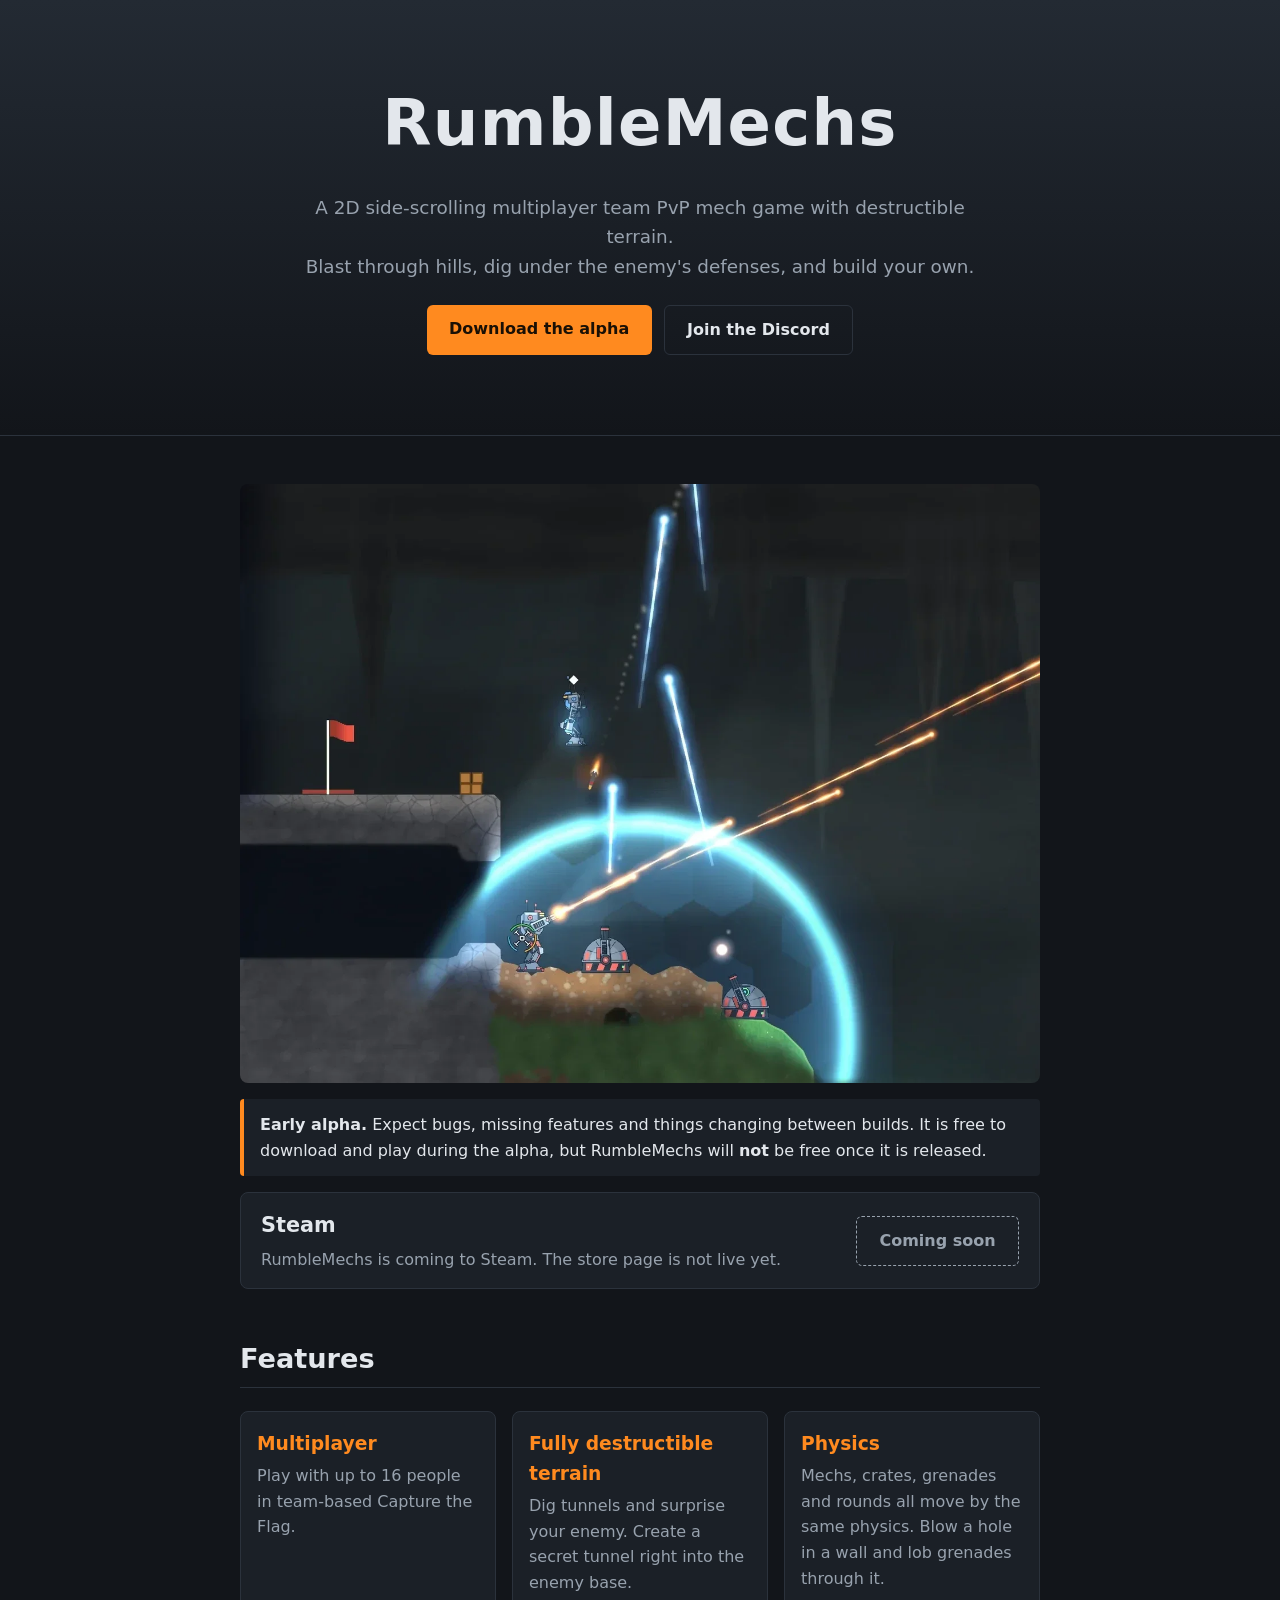
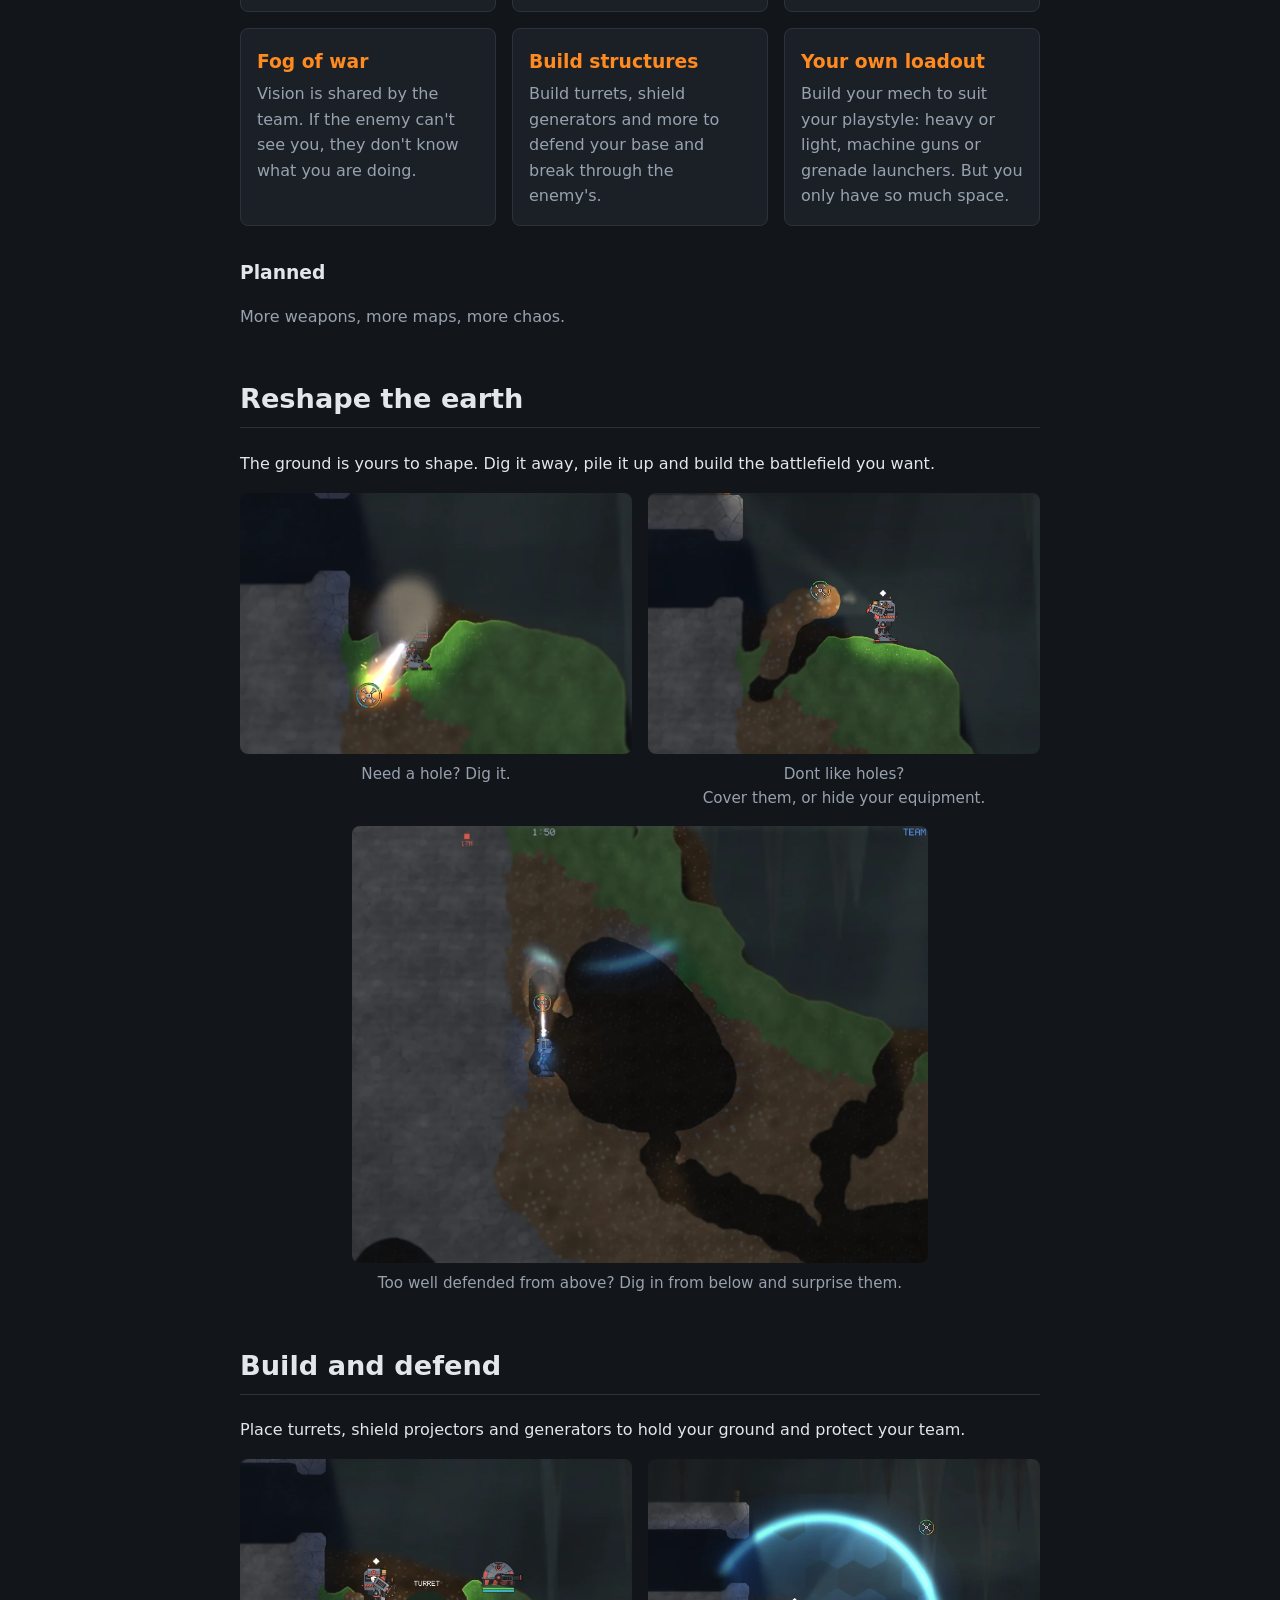
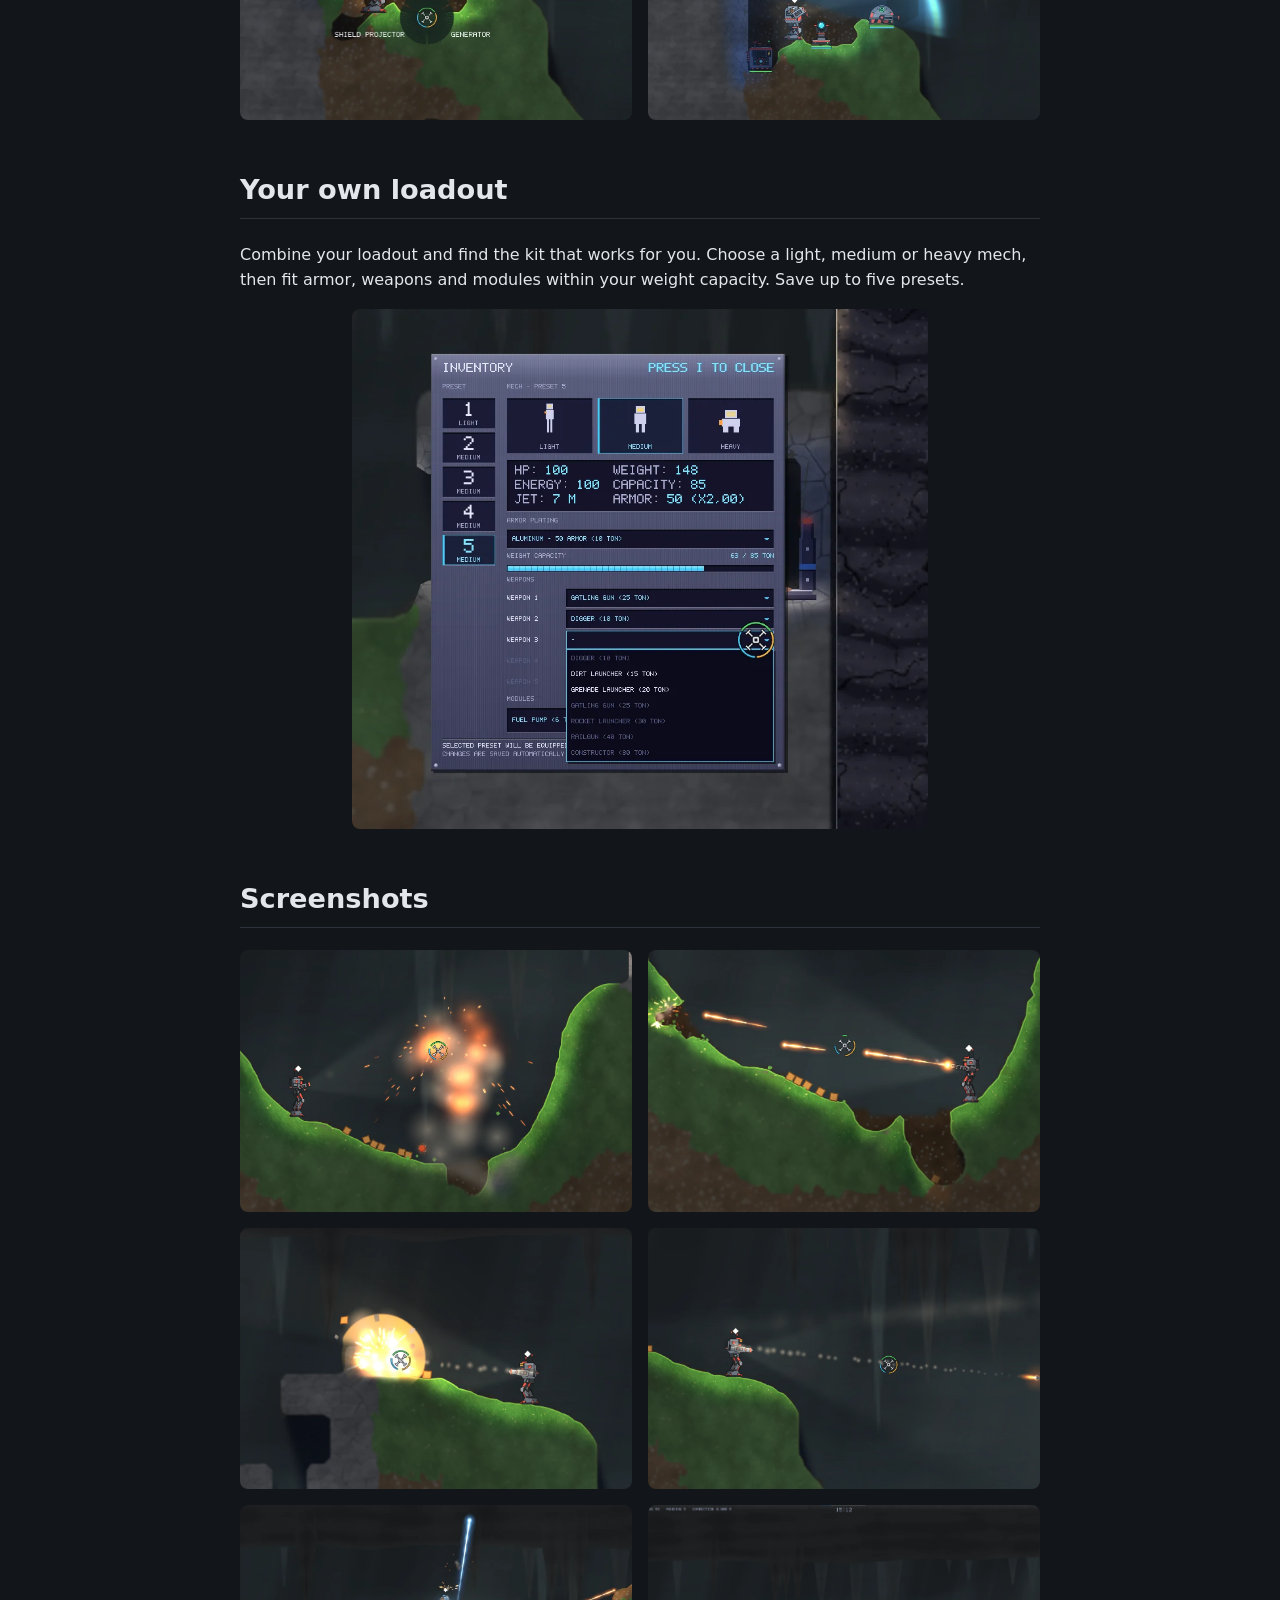
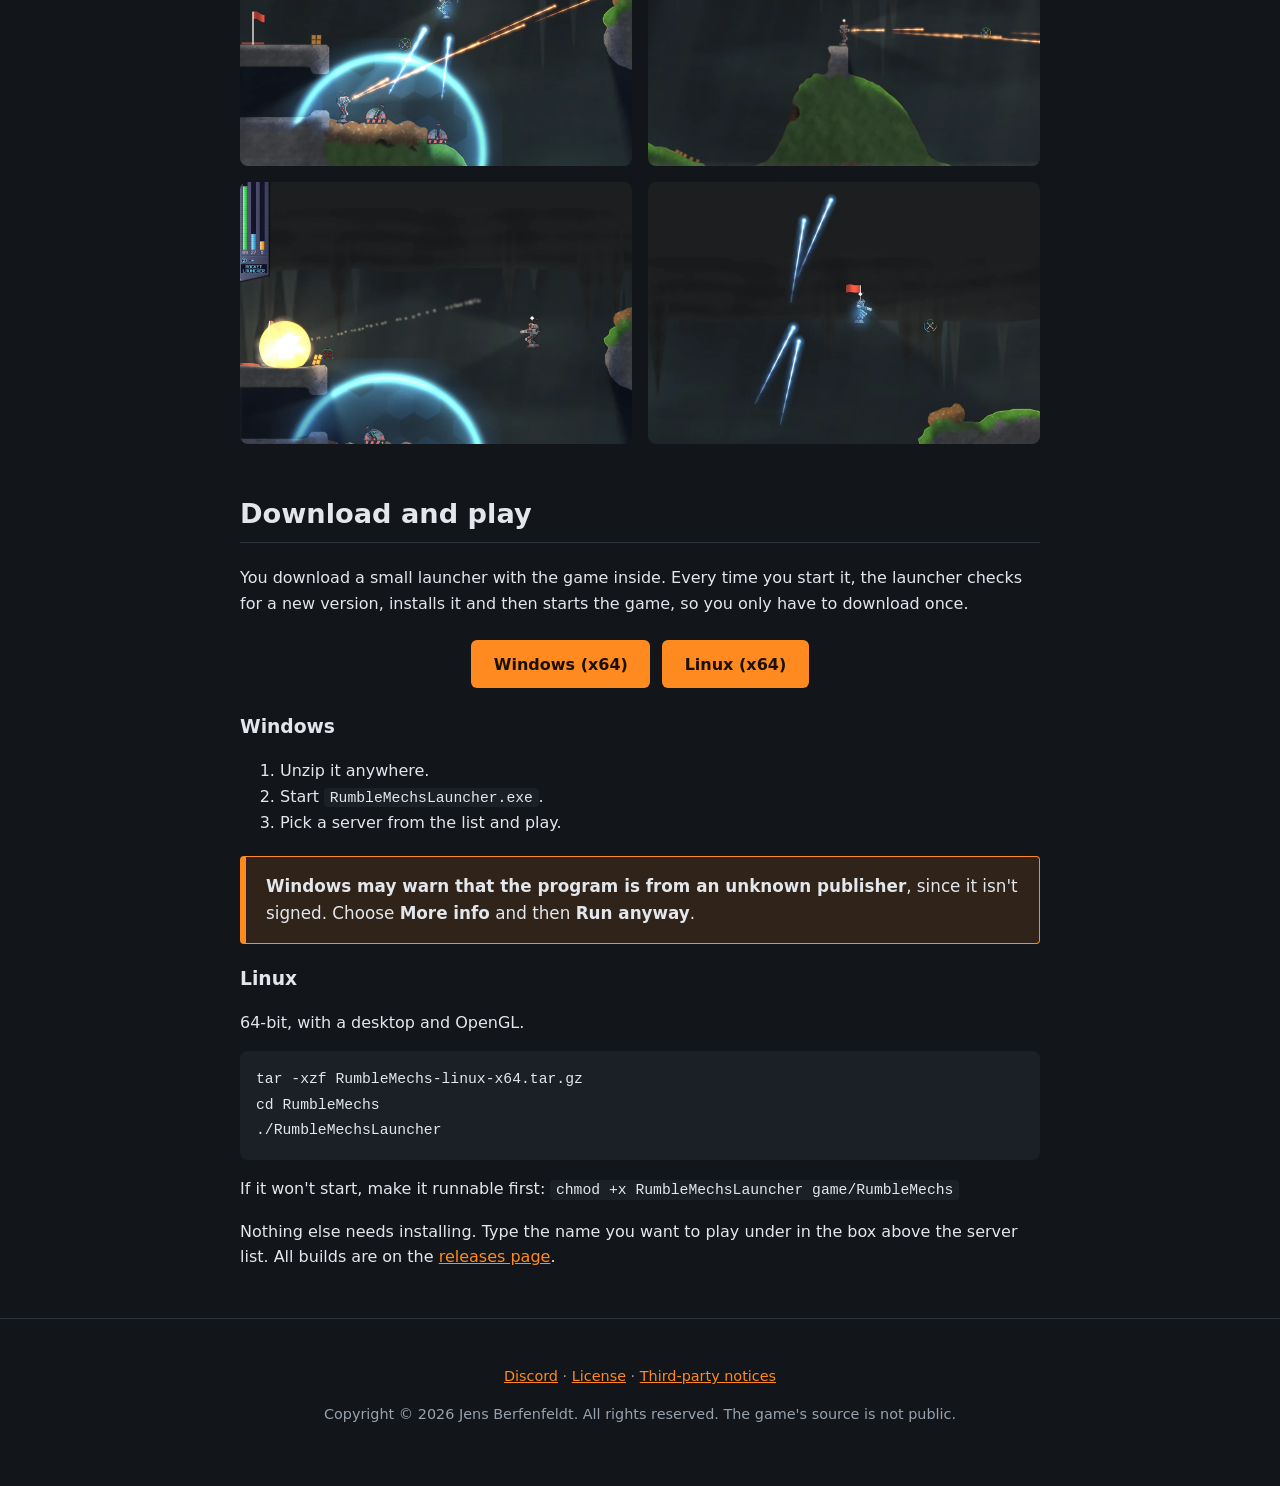
==== docs/index.html @ 5c432619 "base" ====
<!doctype html>
<html lang="en">
<head>
  <meta charset="utf-8">
  <meta name="viewport" content="width=device-width, initial-scale=1">
  <title>RumbleMechs – Team PvP Mech Game with Destructible Terrain. Build bases, shoot rockets, build turrets, blast enemies.</title>
  <meta name="description" content="RumbleMechs is a 2D side-scrolling multiplayer team PvP mech game with fully destructible terrain. Dig tunnels, build turrets and shields, and capture the flag. Free to download during the early alpha on Windows and Linux.">
  <meta name="keywords" content="RumbleMechs, mech game, multiplayer, team PvP, destructible terrain, 2D shooter, side-scrolling, build bases, capture the flag, indie game, early alpha, Windows, Linux">
  <meta name="author" content="Jens Berfenfeldt">
  <meta name="robots" content="index, follow, max-image-preview:large">
  <meta name="theme-color" content="#12151a">
  <meta name="color-scheme" content="dark">
  <link rel="canonical" href="https://rumblemechs.com/">

  <link rel="icon" href="favicon.ico" sizes="48x48">
  <link rel="icon" type="image/png" sizes="192x192" href="icon-192.png">
  <link rel="apple-touch-icon" href="apple-touch-icon.png">
  <link rel="manifest" href="site.webmanifest">

  <meta property="og:type" content="website">
  <meta property="og:site_name" content="RumbleMechs">
  <meta property="og:url" content="https://rumblemechs.com/">
  <meta property="og:title" content="RumbleMechs – Team PvP Mech Game with Destructible Terrain">
  <meta property="og:description" content="Blast through hills, dig under the enemy's defenses and build your own. Multiplayer team PvP mech combat. Free to download during the early alpha.">
  <meta property="og:image" content="https://rumblemechs.com/images/og-image.jpg">
  <meta property="og:image:type" content="image/jpeg">
  <meta property="og:image:width" content="1200">
  <meta property="og:image:height" content="630">
  <meta property="og:image:alt" content="A mech and two turrets under a shield dome fire orange tracer rounds at an enemy mech jetting overhead, who fires back with blue bolts">
  <meta property="og:locale" content="en_US">

  <meta name="twitter:card" content="summary_large_image">
  <meta name="twitter:title" content="RumbleMechs – Team PvP Mech Game with Destructible Terrain">
  <meta name="twitter:description" content="Blast through hills, dig under the enemy's defenses and build your own. Multiplayer team PvP mech combat. Free to download during the early alpha.">
  <meta name="twitter:image" content="https://rumblemechs.com/images/og-image.jpg">
  <meta name="twitter:image:alt" content="A mech and two turrets under a shield dome fire orange tracer rounds at an enemy mech jetting overhead, who fires back with blue bolts">

  <script type="application/ld+json">
  {
    "@context": "https://schema.org",
    "@graph": [
      {
        "@type": "WebSite",
        "@id": "https://rumblemechs.com/#website",
        "url": "https://rumblemechs.com/",
        "name": "RumbleMechs",
        "inLanguage": "en"
      },
      {
        "@type": "VideoGame",
        "@id": "https://rumblemechs.com/#game",
        "name": "RumbleMechs",
        "url": "https://rumblemechs.com/",
        "description": "A 2D side-scrolling multiplayer team PvP mech game with fully destructible terrain. Dig tunnels, build turrets and shield generators, and capture the flag.",
        "image": "https://rumblemechs.com/images/og-image.jpg",
        "genre": ["Action", "Shooter", "Multiplayer"],
        "gamePlatform": ["Windows", "Linux"],
        "operatingSystem": "Windows, Linux",
        "applicationCategory": "Game",
        "playMode": "MultiPlayer",
        "numberOfPlayers": { "@type": "QuantitativeValue", "maxValue": 16 },
        "inLanguage": "en",
        "author": { "@type": "Person", "name": "Jens Berfenfeldt" },
        "downloadUrl": "https://github.com/SyntaxWarrior/RumbleMechs/releases/latest",
        "offers": { "@type": "Offer", "price": "0", "priceCurrency": "USD", "availability": "https://schema.org/InStock", "description": "Free during the early alpha." },
        "sameAs": ["https://discord.gg/YaeqsPCvM"]
      }
    ]
  }
  </script>

  <link rel="stylesheet" href="style.css">
</head>
<body>
  <header class="hero">
    <div class="hero-inner">
      <h1>RumbleMechs</h1>
      <p class="tagline">A 2D side-scrolling multiplayer team PvP mech game with destructible terrain.<br>
        Blast through hills, dig under the enemy's defenses, and build your own.</p>
      <p class="cta">
        <a class="button" href="#download">Download the alpha</a>
        <a class="button secondary" href="https://discord.gg/YaeqsPCvM">Join the Discord</a>
      </p>
    </div>
  </header>

  <main>
    <section class="wide">
      <img src="images/hero.webp" width="1400" height="1049" fetchpriority="high" alt="A mech and two turrets under a shield dome fire orange tracer rounds at an enemy mech jetting overhead, who fires back with blue bolts, a red flag on a ledge to the left">
      <p class="notice"><strong>Early alpha.</strong> Expect bugs, missing features and things changing between builds. It is free to download and play during the alpha, but RumbleMechs will <strong>not</strong> be free once it is released.</p>
      <div class="steam">
        <div>
          <h2>Steam</h2>
          <p>RumbleMechs is coming to Steam. The store page is not live yet.</p>
        </div>
        <span class="button disabled" aria-disabled="true">Coming soon</span>
      </div>
    </section>

    <section>
      <h2>Features</h2>
      <ul class="features">
        <li><h3>Multiplayer</h3><p>Play with up to 16 people in team-based Capture the Flag.</p></li>
        <li><h3>Fully destructible terrain</h3><p>Dig tunnels and surprise your enemy. Create a secret tunnel right into the enemy base.</p></li>
        <li><h3>Physics</h3><p>Mechs, crates, grenades and rounds all move by the same physics. Blow a hole in a wall and lob grenades through it.</p></li>
        <li><h3>Fog of war</h3><p>Vision is shared by the team. If the enemy can't see you, they don't know what you are doing.</p></li>
        <li><h3>Build structures</h3><p>Build turrets, shield generators and more to defend your base and break through the enemy's.</p></li>
        <li><h3>Your own loadout</h3><p>Build your mech to suit your playstyle: heavy or light, machine guns or grenade launchers. But you only have so much space.</p></li>
      </ul>
      <h3 class="planned-title">Planned</h3>
      <p class="planned">More weapons, more maps, more chaos.</p>
    </section>

    <section>
      <h2>Reshape the earth</h2>
      <p>The ground is yours to shape. Dig it away, pile it up and build the battlefield you want.</p>
      <div class="gallery">
        <figure>
          <img src="images/reshape-1.webp" width="867" height="637" alt="A mech beside a stone wall aims a bright beam at the ground, blasting dirt loose from a grassy hillside" loading="lazy">
          <figcaption>Need a hole? Dig it.</figcaption>
        </figure>
        <figure>
          <img src="images/reshape-2.webp" width="1113" height="735" alt="A mech stands on a grassy hilltop next to a curved arm of freshly placed dirt reaching up toward a stone ledge" loading="lazy">
          <figcaption>Dont like holes? <br/>Cover them, or hide your equipment.</figcaption>
        </figure>
      </div>
      <figure class="gallery single">
        <div>
          <img src="images/dig-below.webp" width="1400" height="1062" alt="A mech tunnels up through brown earth beside a stone wall, a digging beam lighting the shaft above it, with a large dark cavern carved out to its right" loading="lazy">
          <figcaption>Too well defended from above? Dig in from below and surprise them.</figcaption>
        </div>
      </figure>
    </section>

    <section>
      <h2>Build and defend</h2>
      <p>Place turrets, shield projectors and generators to hold your ground and protect your team.</p>
      <div class="gallery">
        <img src="images/build-menu.webp" width="1294" height="715" alt="A radial build menu next to a mech with the options Turret, Shield Projector and Generator, and a turret already placed on the ground" loading="lazy">
        <img src="images/structures-shield.webp" width="1400" height="905" alt="A mech standing between a generator, a shield projector and a turret, with a blue energy dome covering the base" loading="lazy">
      </div>
    </section>

    <section>
      <h2>Your own loadout</h2>
      <p>Combine your loadout and find the kit that works for you. Choose a light, medium or heavy mech, then fit armor, weapons and modules within your weight capacity. Save up to five presets.</p>
      <div class="gallery single">
        <img src="images/inventory.webp" width="877" height="792" alt="The inventory screen with five mech presets and a weapon list open, showing digger, dirt launcher, grenade launcher, gatling gun, rocket launcher, railgun and constructor, each with a weight in tons" loading="lazy">
      </div>
    </section>

    <section>
      <h2>Screenshots</h2>
      <div class="gallery">
        <img src="images/grenade-valley.webp" width="1413" height="769" alt="A grenade explodes in a fiery burst in the middle of a valley while a mech watches from the left slope" loading="lazy">
        <img src="images/minigun-valley.webp" width="1242" height="683" alt="A mech fires a minigun across a valley, tracer rounds hitting the far hillside and blasting out dirt" loading="lazy">
        <img src="images/grenade-blast.webp" width="1358" height="732" alt="A grenade detonates against a stone wall at the edge of a hill as a mech looks on" loading="lazy">
        <img src="images/grenade-launcher.webp" width="1650" height="806" alt="A mech on a cliff edge fires a grenade launcher across a dark cave while a rocket flies in from the right" loading="lazy">
        <img src="images/base-defense.webp" width="1400" height="878" alt="A mech and two turrets under a shield dome fire orange tracer rounds at an enemy mech jetting overhead, who fires back with blue bolts" loading="lazy">
        <img src="images/fullscreen.webp" width="2000" height="1125" alt="A mech on a stone pillar fires its gatling gun across a dark cave, with health, energy and jet bars, a timer and team indicator on the HUD" loading="lazy">
        <img src="images/rocket-launcher.webp" width="1400" height="892" alt="A rocket launcher explosion on a stone ledge while an enemy mech aims across the cave, with a health, energy and jet HUD at the left" loading="lazy">
        <img src="images/flag-carrier.webp" width="1400" height="830" alt="A mech carrying the red flag jets through a dark cave while blue bolts streak past" loading="lazy">
      </div>
    </section>

    <section id="download">
      <h2>Download and play</h2>
      <p>You download a small launcher with the game inside. Every time you start it, the launcher checks for a new version, installs it and then starts the game, so you only have to download once.</p>
      <p class="cta">
        <a class="button" href="https://github.com/SyntaxWarrior/RumbleMechs/releases/latest/download/RumbleMechs-win-x64.zip">Windows (x64)</a>
        <a class="button" href="https://github.com/SyntaxWarrior/RumbleMechs/releases/latest/download/RumbleMechs-linux-x64.tar.gz">Linux (x64)</a>
      </p>
      <h3>Windows</h3>
      <ol>
        <li>Unzip it anywhere.</li>
        <li>Start <code>RumbleMechsLauncher.exe</code>.</li>
        <li>Pick a server from the list and play.</li>
      </ol>
      <p class="notice warning"><strong>Windows may warn that the program is from an unknown publisher</strong>, since it isn't signed. Choose <strong>More info</strong> and then <strong>Run anyway</strong>.</p>
      <h3>Linux</h3>
      <p>64-bit, with a desktop and OpenGL.</p>
<pre><code>tar -xzf RumbleMechs-linux-x64.tar.gz
cd RumbleMechs
./RumbleMechsLauncher</code></pre>
      <p>If it won't start, make it runnable first: <code>chmod +x RumbleMechsLauncher game/RumbleMechs</code></p>
      <p>Nothing else needs installing. Type the name you want to play under in the box above the server list. All builds are on the <a href="https://github.com/SyntaxWarrior/RumbleMechs/releases">releases page</a>.</p>
    </section>

  </main>

  <footer>
    <p>
      <a href="https://discord.gg/YaeqsPCvM">Discord</a> ·
      <a href="https://github.com/SyntaxWarrior/RumbleMechs/blob/main/LICENSE.txt">License</a> ·
      <a href="https://github.com/SyntaxWarrior/RumbleMechs/blob/main/THIRD-PARTY-NOTICES.txt">Third-party notices</a>
    </p>
    <p>Copyright &copy; 2026 Jens Berfenfeldt. All rights reserved. The game's source is not public.</p>
  </footer>
</body>
</html>
---- docs/style.css ----
:root {
  --bg: #12151a;
  --panel: #1b2027;
  --text: #e3e7ec;
  --muted: #98a2ae;
  --accent: #ff8a1f;
  --accent-text: #1a1005;
  --border: #2b323c;
}

* { box-sizing: border-box; }

body {
  margin: 0;
  background: var(--bg);
  color: var(--text);
  font: 16px/1.6 system-ui, -apple-system, "Segoe UI", Roboto, sans-serif;
}

a { color: var(--accent); }

.hero {
  padding: 4.5rem 1rem 3.5rem;
  text-align: center;
  background: linear-gradient(180deg, #232a33, var(--bg));
  border-bottom: 1px solid var(--border);
}
.hero-inner { max-width: 44rem; margin: 0 auto; }
h1 { margin: 0 0 .5rem; font-size: clamp(2.5rem, 8vw, 4rem); letter-spacing: .02em; }
.tagline { color: var(--muted); font-size: 1.15rem; }

.cta { display: flex; flex-wrap: wrap; gap: .75rem; justify-content: center; margin: 1.5rem 0; }
.button {
  display: inline-block;
  padding: .7rem 1.4rem;
  border-radius: 6px;
  background: var(--accent);
  color: var(--accent-text);
  font-weight: 600;
  text-decoration: none;
}
.button:hover { filter: brightness(1.1); }
.button.secondary { background: transparent; color: var(--text); border: 1px solid var(--border); }

main { max-width: 52rem; margin: 0 auto; padding: 0 1rem; }
section { margin: 3rem 0; }
h2 { font-size: 1.7rem; border-bottom: 1px solid var(--border); padding-bottom: .4rem; }
h3 { margin-bottom: .25rem; }

img { max-width: 100%; height: auto; border-radius: 8px; display: block; }

.notice {
  margin-top: 1rem;
  padding: .8rem 1rem;
  background: var(--panel);
  border-left: 4px solid var(--accent);
  border-radius: 4px;
}

.steam {
  display: flex;
  flex-wrap: wrap;
  align-items: center;
  justify-content: space-between;
  gap: 1rem;
  margin-top: 1rem;
  padding: 1rem 1.25rem;
  background: var(--panel);
  border: 1px solid var(--border);
  border-radius: 8px;
}
.steam h2 { margin: 0 0 .25rem; padding: 0; border: 0; font-size: 1.3rem; }
.steam p { margin: 0; color: var(--muted); }
.button.disabled { background: transparent; color: var(--muted); border: 1px dashed var(--muted); cursor: default; }
.button.disabled:hover { filter: none; }

.notice.warning {
  margin: 1.25rem 0;
  padding: 1rem 1.25rem;
  background: rgba(255, 138, 31, .12);
  border: 1px solid var(--accent);
  border-left-width: 6px;
  font-size: 1.05rem;
}

.features { list-style: none; padding: 0; display: grid; gap: 1rem; grid-template-columns: repeat(auto-fit, minmax(15rem, 1fr)); }
.features li { background: var(--panel); border: 1px solid var(--border); border-radius: 8px; padding: .5rem 1rem 1rem; }
.features h3 { margin-top: .6rem; color: var(--accent); }
.features p { margin: 0; color: var(--muted); }
.planned-title { margin-top: 2rem; }
.planned { color: var(--muted); }

.gallery { display: grid; gap: 1rem; grid-template-columns: repeat(auto-fit, minmax(18rem, 1fr)); }
.gallery img { width: 100%; aspect-ratio: 3 / 2; object-fit: cover; }
.gallery.single { grid-template-columns: minmax(0, 36rem); justify-content: center; }
.gallery.single img { aspect-ratio: auto; object-fit: contain; }
.gallery figure { margin: 0; }
figure.gallery { margin: 1rem 0 0; }
figcaption { margin-top: .5rem; color: var(--muted); font-size: .95rem; text-align: center; }

code { background: var(--panel); padding: .1rem .35rem; border-radius: 4px; font-size: .92em; }
pre { background: var(--panel); padding: 1rem; border-radius: 8px; overflow-x: auto; }
pre code { padding: 0; }

table { width: 100%; border-collapse: collapse; }
th, td { text-align: left; padding: .5rem .75rem; border-bottom: 1px solid var(--border); }
th { color: var(--muted); font-weight: 600; }

footer { text-align: center; color: var(--muted); font-size: .9rem; padding: 2rem 1rem 3rem; border-top: 1px solid var(--border); }
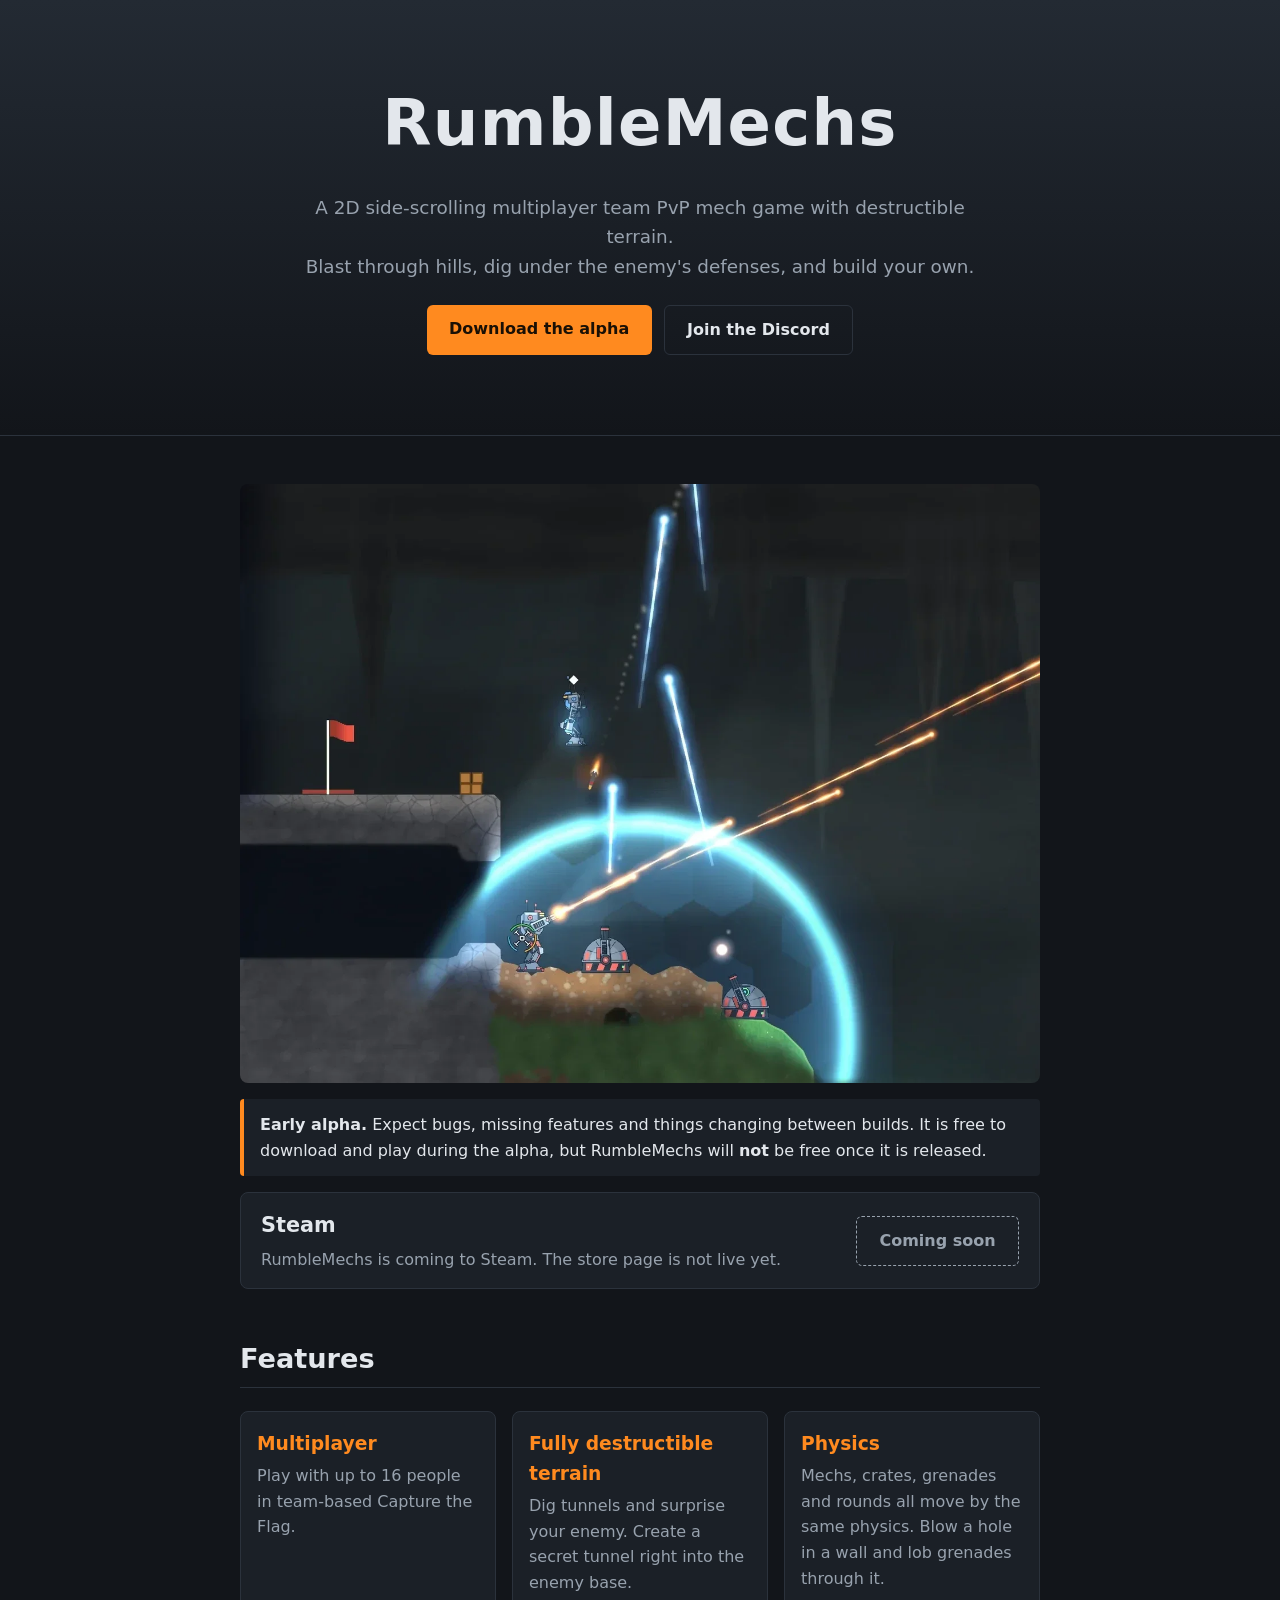
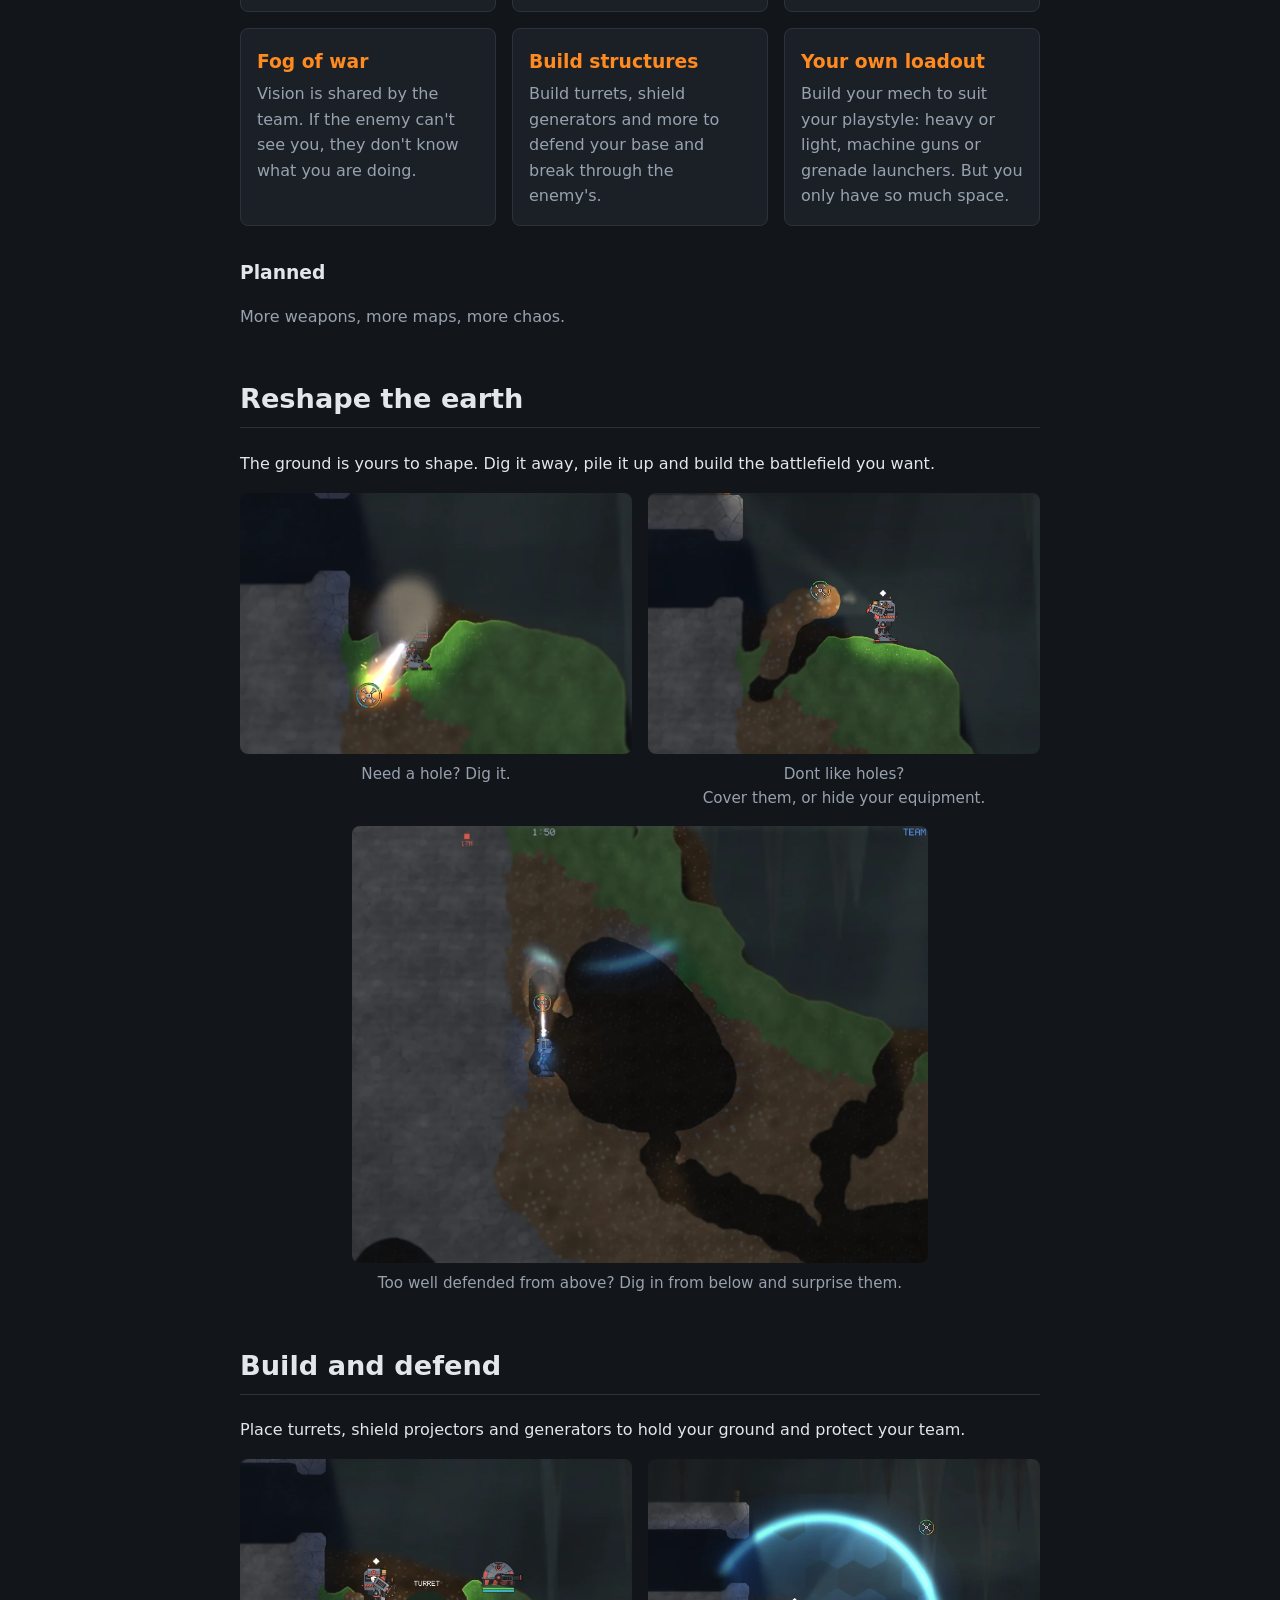
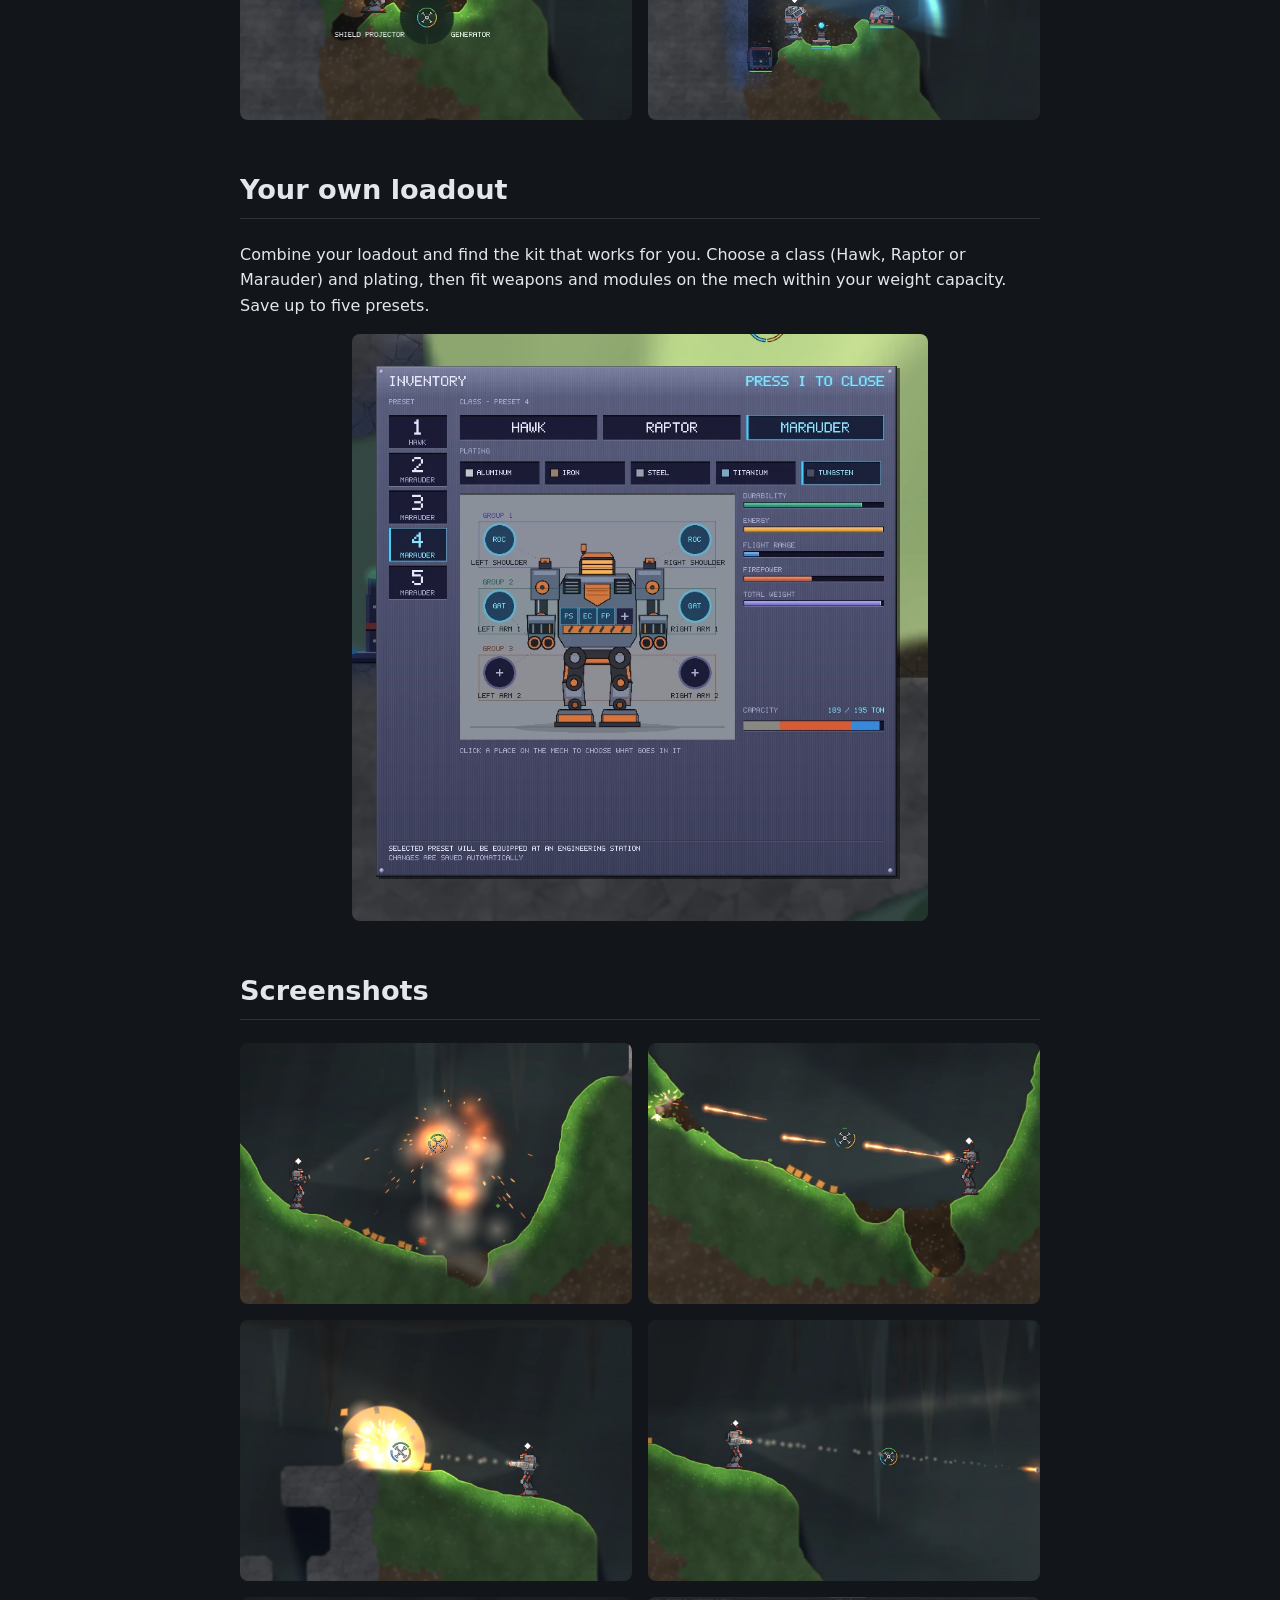
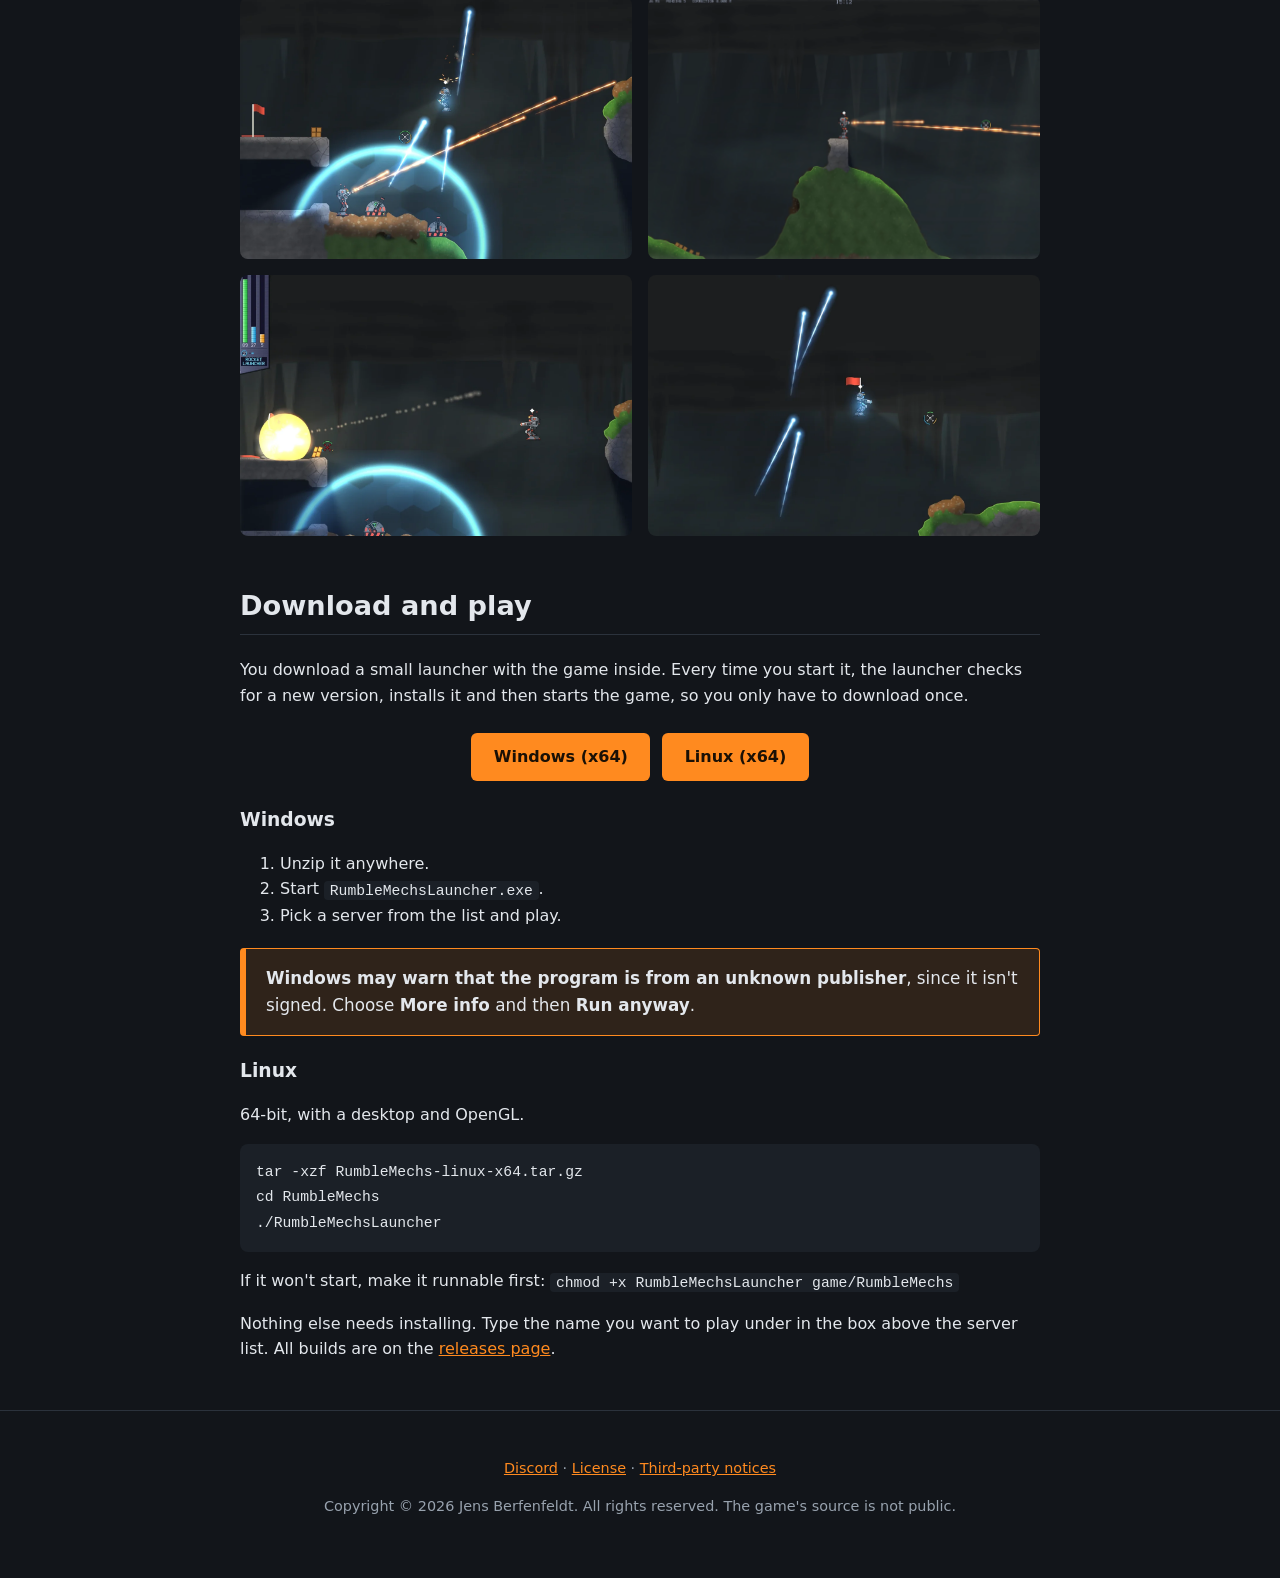
==== commit 5d9227e1: "update pictures" ====
--- a/docs/index.html
+++ b/docs/index.html
@@ -143,9 +143,9 @@
 
     <section>
       <h2>Your own loadout</h2>
-      <p>Combine your loadout and find the kit that works for you. Choose a light, medium or heavy mech, then fit armor, weapons and modules within your weight capacity. Save up to five presets.</p>
+      <p>Combine your loadout and find the kit that works for you. Choose a class (Hawk, Raptor or Marauder) and plating, then fit weapons and modules on the mech within your weight capacity. Save up to five presets.</p>
       <div class="gallery single">
-        <img src="images/inventory.webp" width="877" height="792" alt="The inventory screen with five mech presets and a weapon list open, showing digger, dirt launcher, grenade launcher, gatling gun, rocket launcher, railgun and constructor, each with a weight in tons" loading="lazy">
+        <img src="images/inventory.webp" width="796" height="811" alt="The inventory screen with five mech presets, the class Marauder and Tungsten plating selected, and a mech with rocket launchers on the shoulders and gatling guns on the arms, next to bars for durability, energy, flight range, firepower and weight, and a capacity of 189 of 195 tons" loading="lazy">
       </div>
     </section>
 
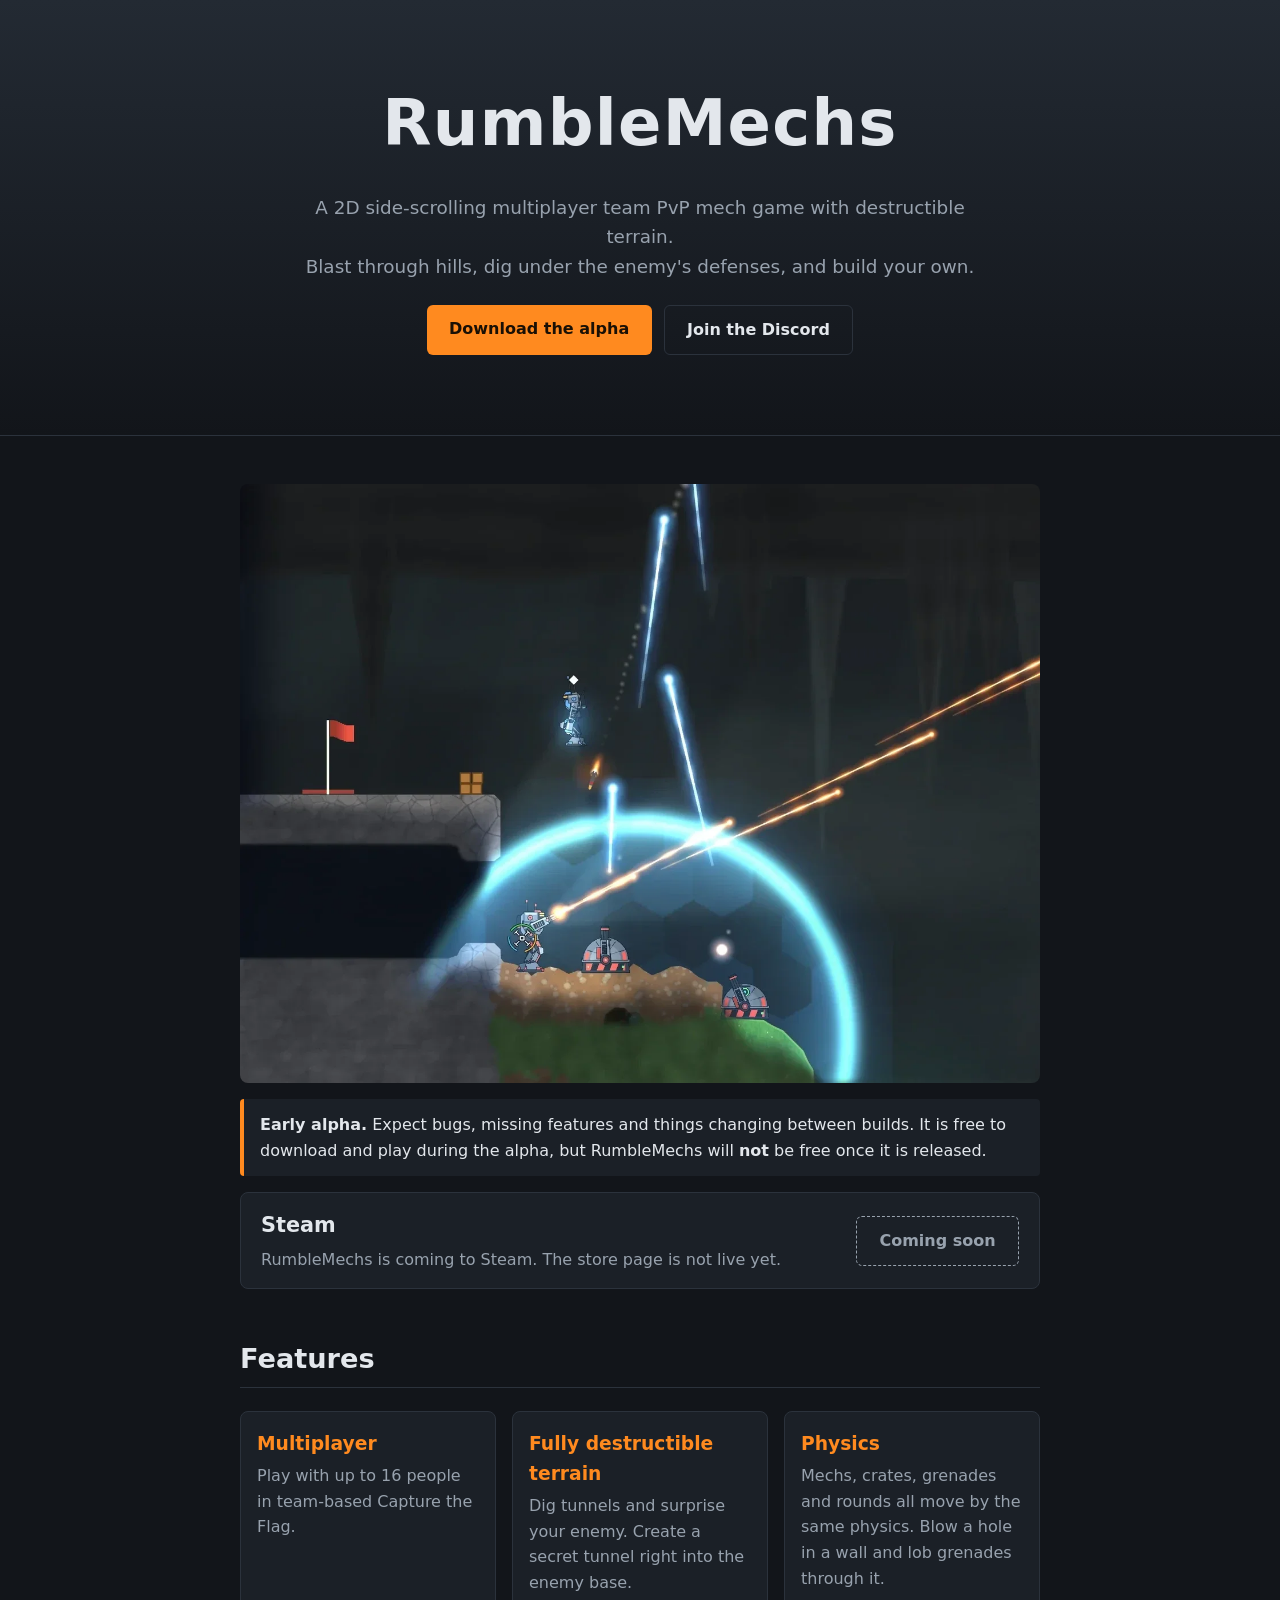
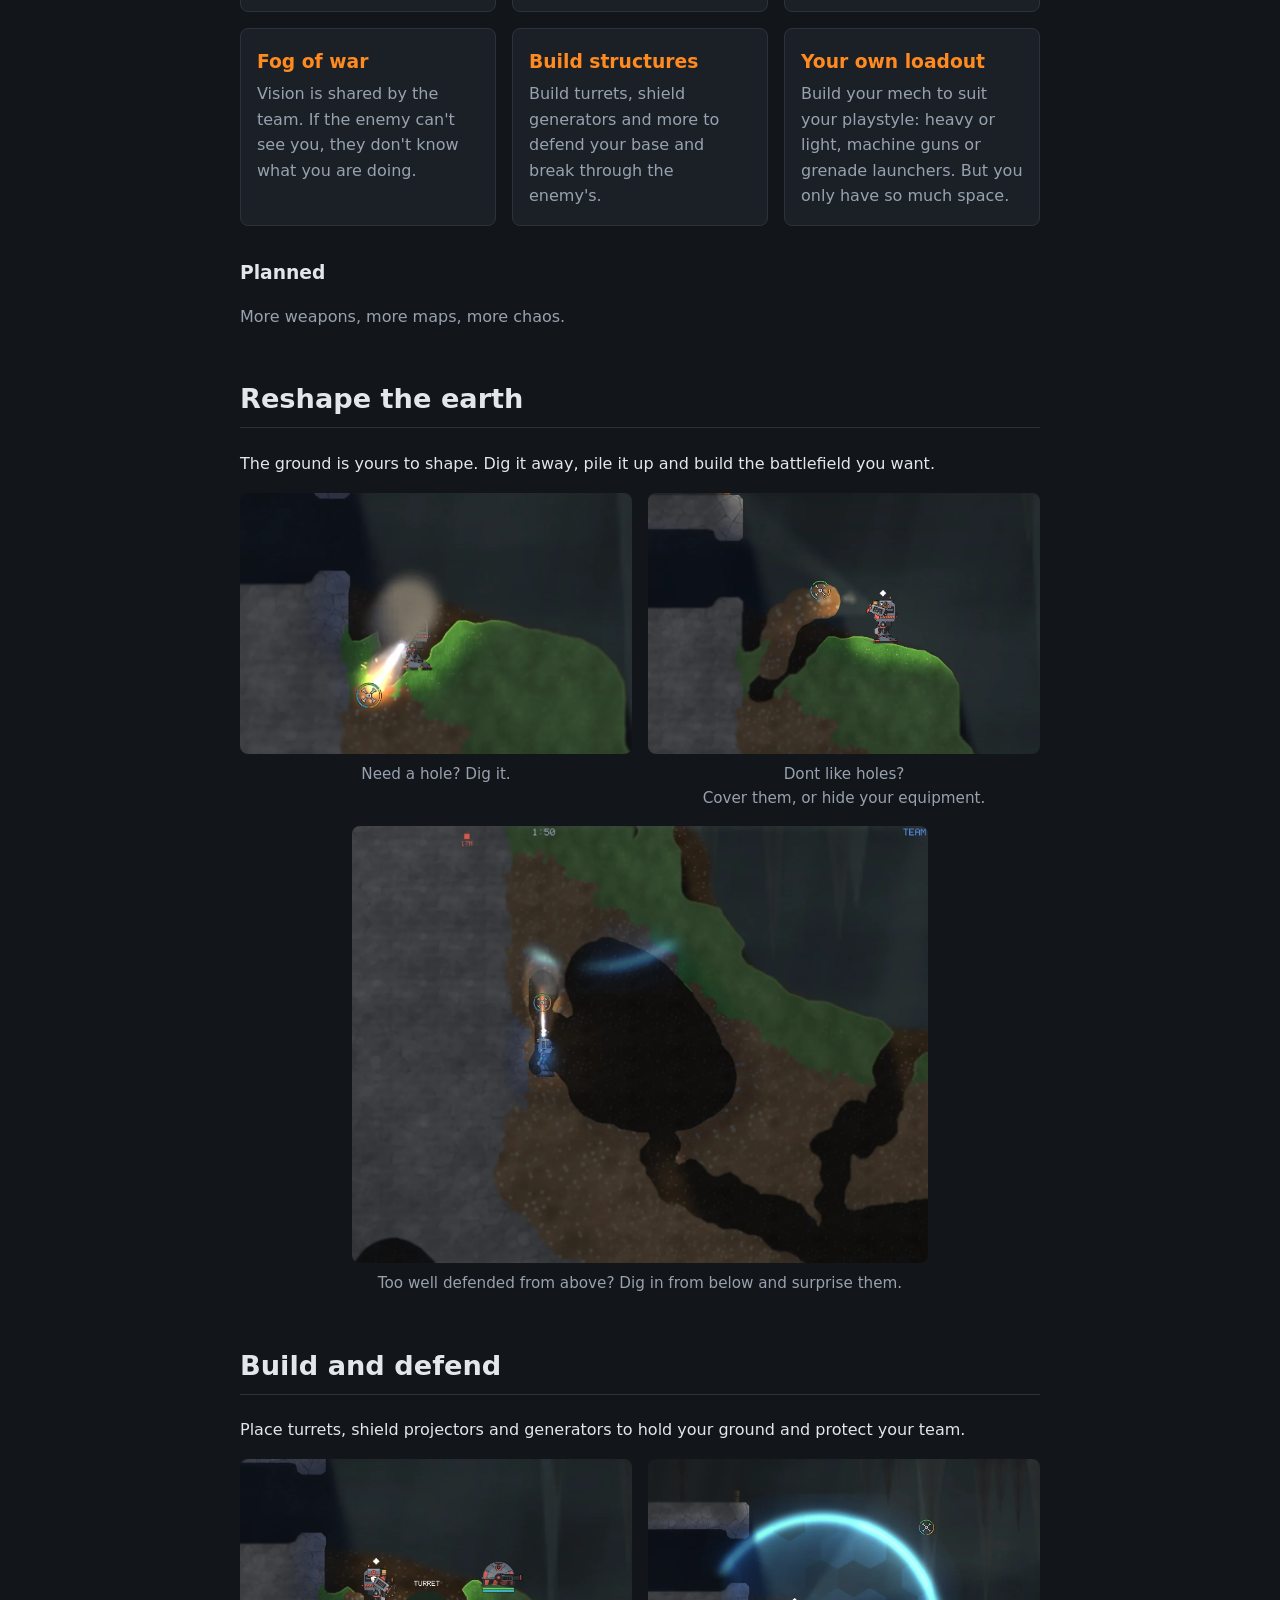
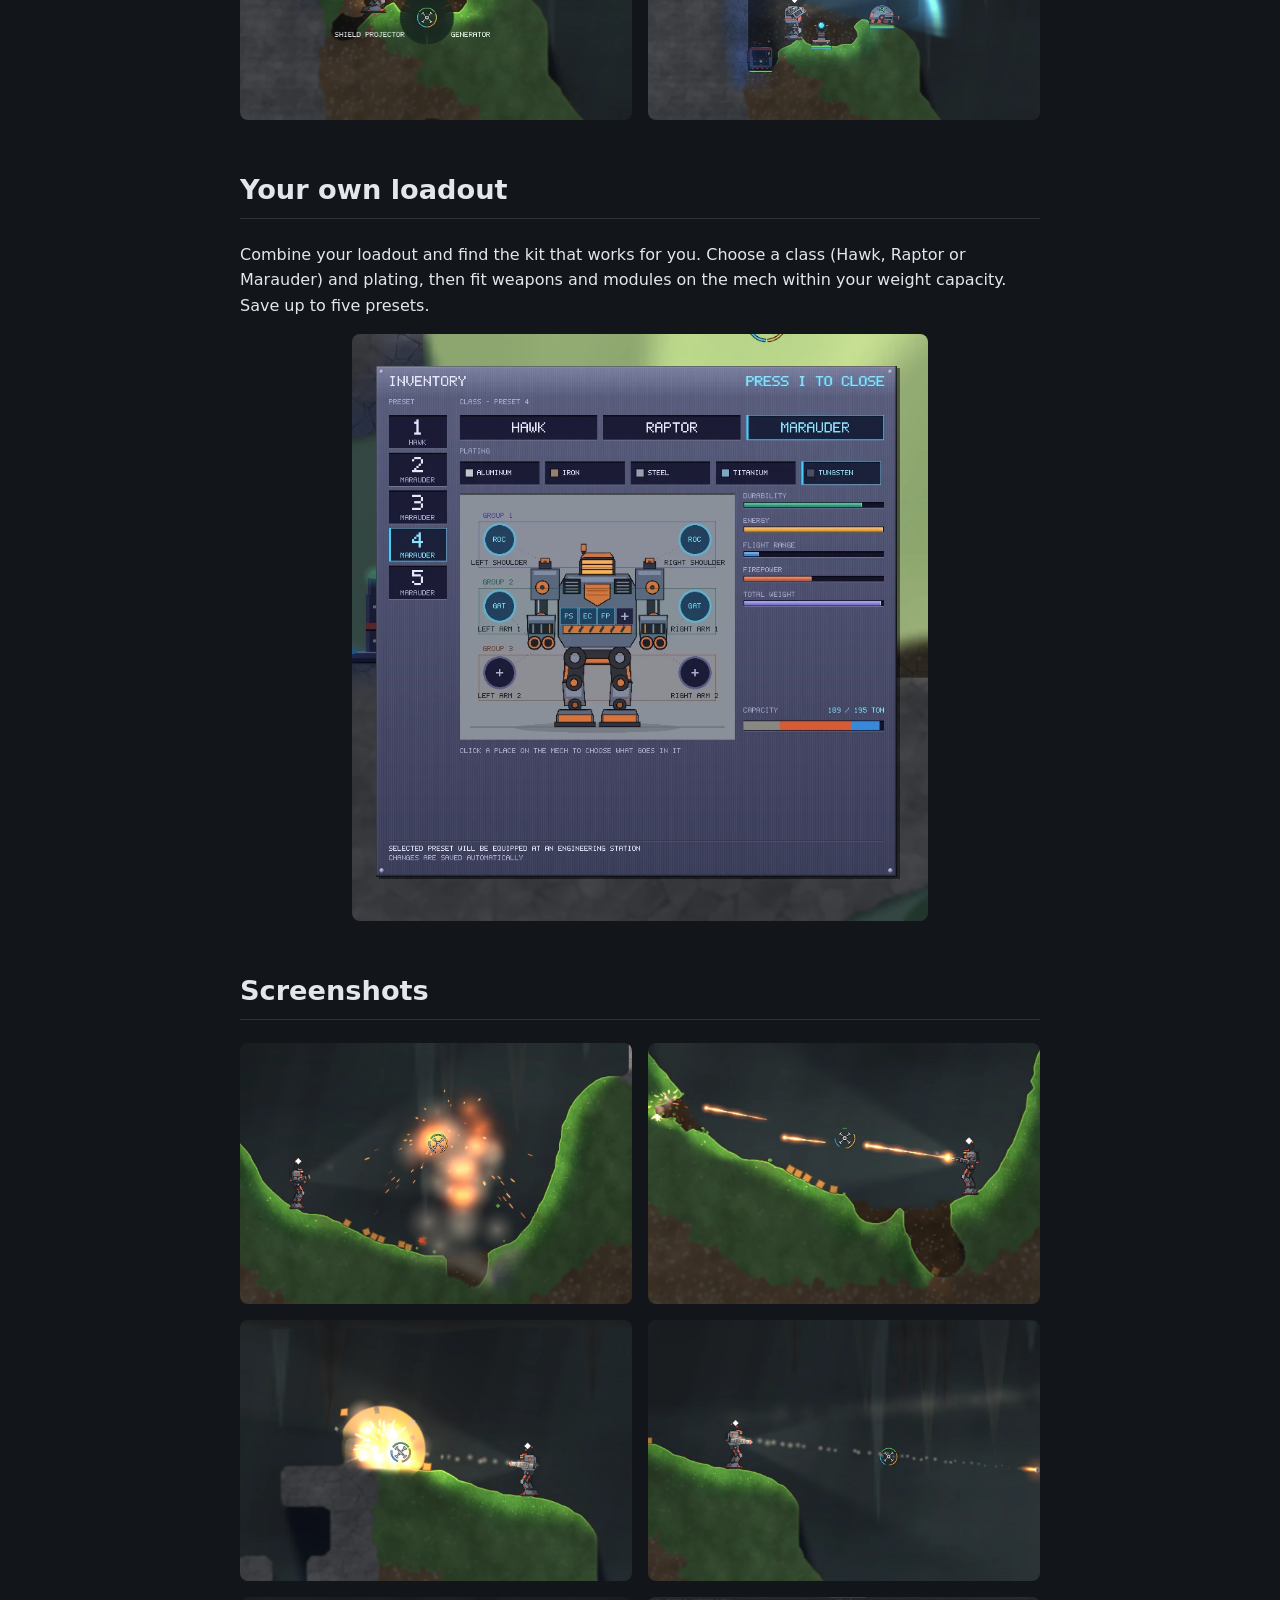
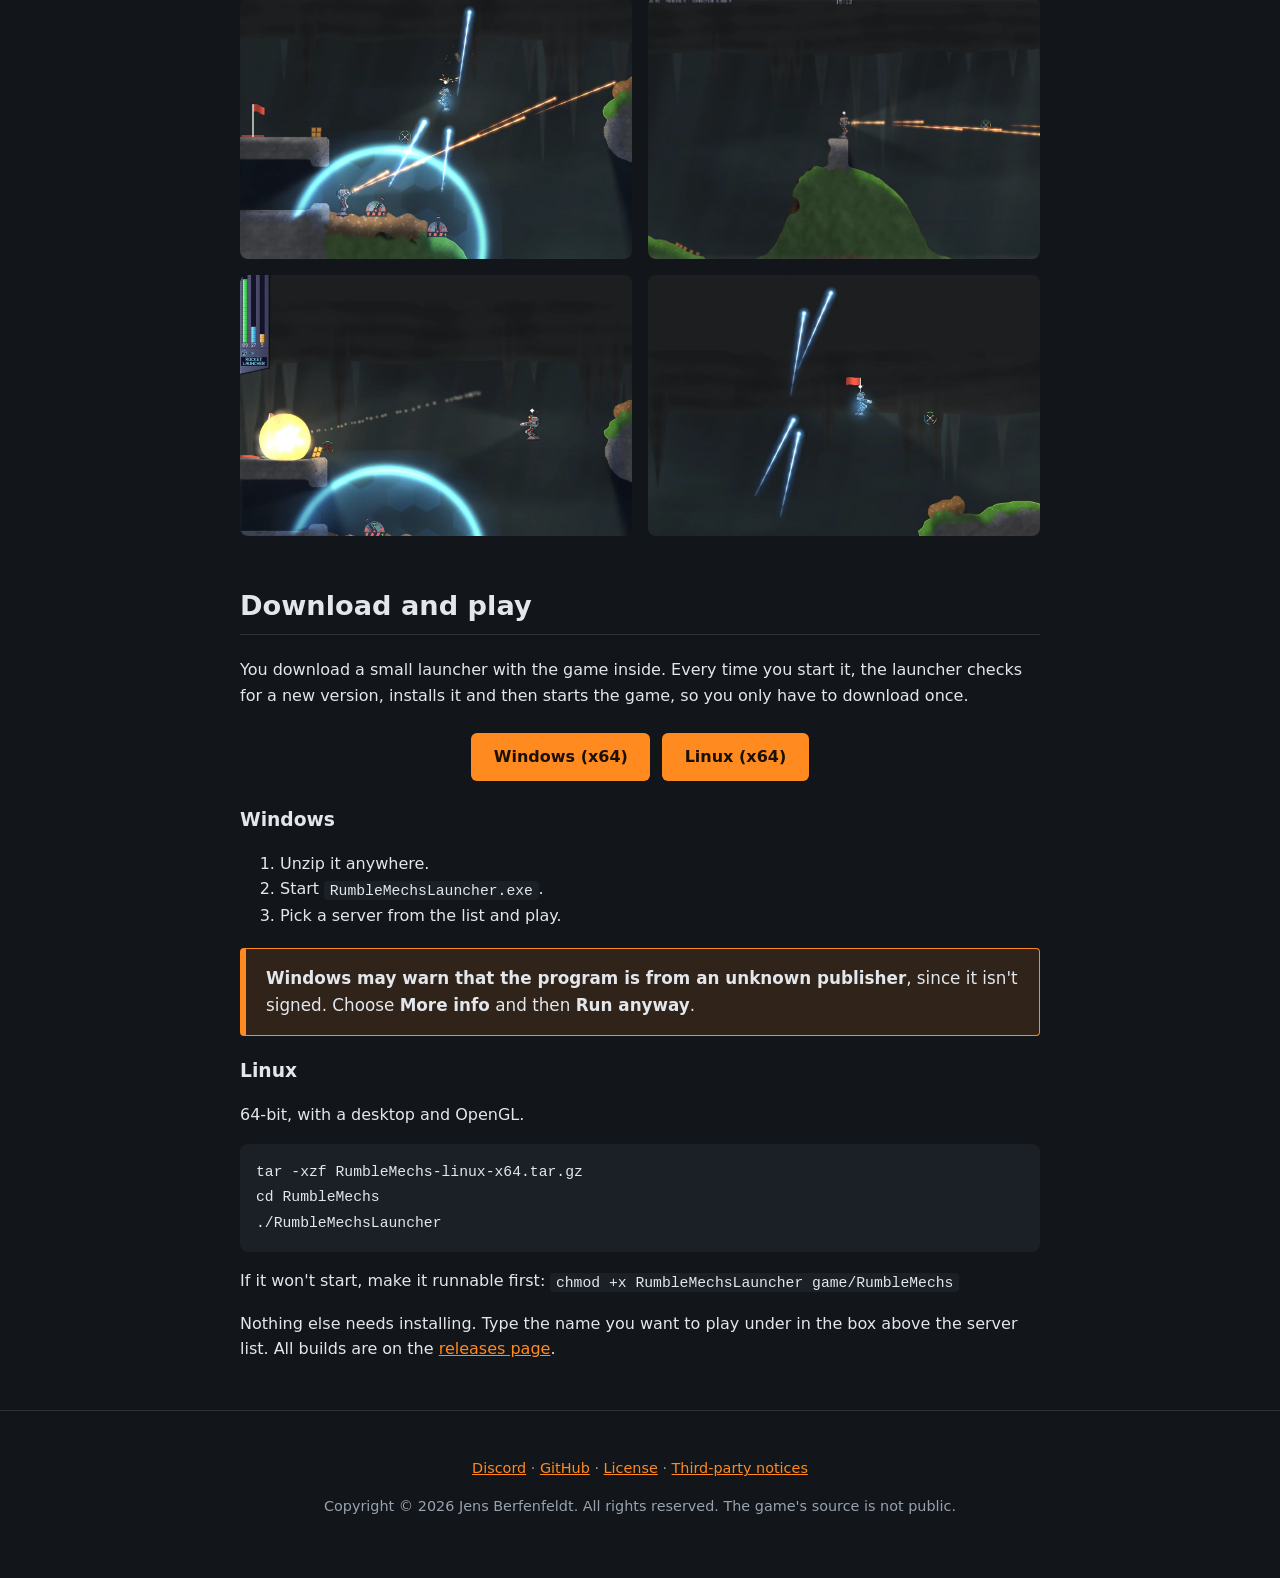
==== commit fbb03fcf: "github link" ====
--- a/docs/index.html
+++ b/docs/index.html
@@ -63,7 +63,7 @@
         "author": { "@type": "Person", "name": "Jens Berfenfeldt" },
         "downloadUrl": "https://github.com/SyntaxWarrior/RumbleMechs/releases/latest",
         "offers": { "@type": "Offer", "price": "0", "priceCurrency": "USD", "availability": "https://schema.org/InStock", "description": "Free during the early alpha." },
-        "sameAs": ["https://discord.gg/YaeqsPCvM"]
+        "sameAs": ["https://discord.gg/YaeqsPCvM", "https://github.com/SyntaxWarrior/RumbleMechs"]
       }
     ]
   }
@@ -191,6 +191,7 @@
   <footer>
     <p>
       <a href="https://discord.gg/YaeqsPCvM">Discord</a> ·
+      <a href="https://github.com/SyntaxWarrior/RumbleMechs">GitHub</a> ·
       <a href="https://github.com/SyntaxWarrior/RumbleMechs/blob/main/LICENSE.txt">License</a> ·
       <a href="https://github.com/SyntaxWarrior/RumbleMechs/blob/main/THIRD-PARTY-NOTICES.txt">Third-party notices</a>
     </p>
